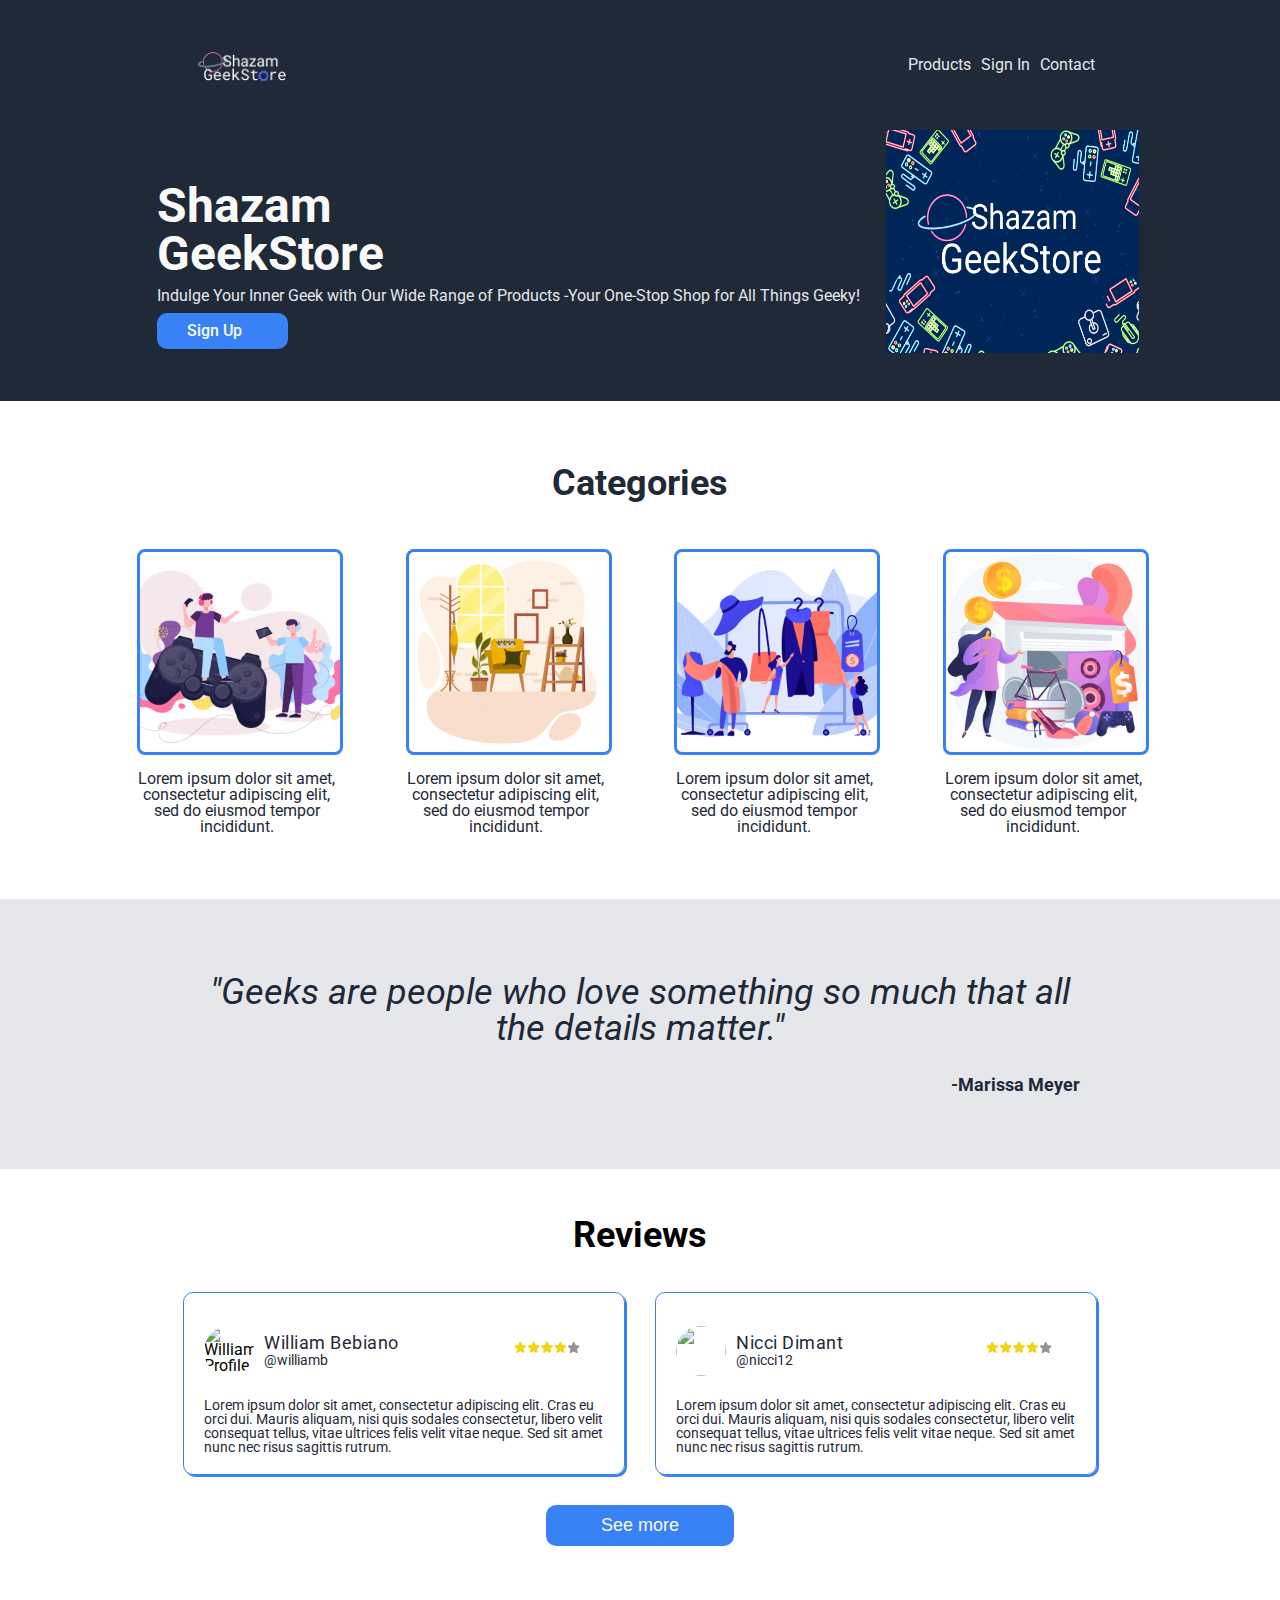
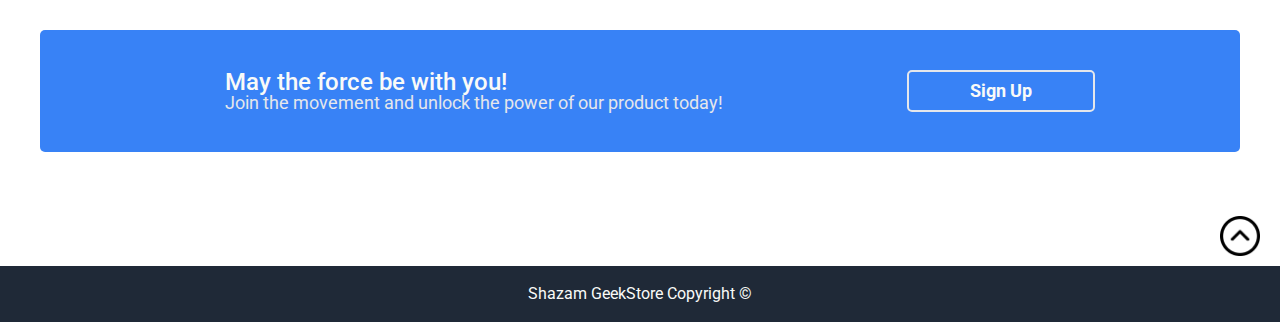
==== index.html @ 41b2e1cd "comments resolved" ====
<!DOCTYPE html> 
<html lang="en">
<head>
    <meta charset="UTF-8">
    <meta http-equiv="X-UA-Compatible" content="IE=edge">
    <meta name="viewport" content="width=device-width, initial-scale=1.0">
    <title>GeekStore - HomePage</title>
    <link rel="icon" href="./assets/icons/saturn.png">

    <link rel="stylesheet" href="./assets/css/base.css">
    <link rel="stylesheet" href="./assets/css/components/Categories/categories.css">
    <link rel="stylesheet" href="./assets/css/components/Quote/quote.css">
    <link rel="stylesheet" href="./assets/css/components/Review/review.css">
    <link rel="stylesheet" href="./assets/css/components/Signup/signup.css">
</head>

<body>
    <header class="hero-section" id="top">
        <nav class="navbar">
            <img src="./assets/img/logo.png" alt="Shazam GeekStore Logo">
            <ul>
                <li>
                    <a href="./pages/products.html">
                        Products
                    </a>
                </li>
                <li>
                    <a href="#">
                        Sign In
                    </a>
                </li>
                <li>
                    <a href="#">
                        Contact
                    </a>
                </li>
            </ul>
        </nav>
        <div class="main-section">
            <div class="title-section">
                <h1> Shazam <br>GeekStore</h1>
                <p>
                    Indulge Your Inner Geek with Our Wide Range of Products 
                    -Your One-Stop Shop for All Things Geeky!
                </p>
                <a href="./pages/sign-up.html">Sign Up</a>
            </div>
            <div class="img-container">
                <img src="./assets/img/placeholder-1.jpg" alt="store placeholder">
            </div>
        </div>
    </header>
    <main>
        <section id="categories">
            <h1 class="categories-title">Categories</h1>
            <ul class="container">
                <li>
                    <div class="category">
                        <a href="./pages/products.html#games">
                            <div id="games" class="img-wrapper">
                                <h2>Games</h2>
                            </div>
                        </a>
                        <p>
                            Lorem ipsum dolor sit amet, consectetur adipiscing elit, 
                            sed do eiusmod tempor incididunt.
                        </p>
                    </div>
                </li>
                <li>
                    <div class="category">
                        <a href="./pages/products.html#home">
                            <div id="home" class="img-wrapper">
                                <h2>Home</h2>
                            </div>
                        </a>
                        <p>
                            Lorem ipsum dolor sit amet, consectetur adipiscing elit, 
                            sed do eiusmod tempor incididunt.
                        </p>
                    </div>
                </li>
                <li>
                    <div class="category">
                        <a href="./pages/products.html#clothing">
                            <div id="clothing" class="img-wrapper">
                                <h2>Clothing</h2>
                            </div>
                        </a>
                        <p>
                            Lorem ipsum dolor sit amet, consectetur adipiscing elit, 
                            sed do eiusmod tempor incididunt.
                        </p>
                    </div>
                </li>
                <li>
                    <div class="category">
                        <a href="./pages/products.html#collectibles">
                            <div id="collectibles" class="img-wrapper">
                                <h2>Collectibles</h2>
                            </div>
                        </a>
                        <p>
                            Lorem ipsum dolor sit amet, consectetur adipiscing elit, 
                            sed do eiusmod tempor incididunt.
                        </p>
                    </div>
                </li>
            </ul>
        </section>

        <section id="quote">
                <h4>"Geeks are people who love something so much that all the details matter."</h4>
                <p>-Marissa Meyer</p>
        </section>

        <section id="reviews">
            <h1 class="reviews-title">Reviews</h1>
            <ul class="review-box-container"> 
                <li class="review-box">
                    <div class="top-box">
                        <div class="profile">
                            <div class="profile-image">
                                <img src="http://github.com/WilliamBebiano.png" alt="William Profile Picture"> 
                            </div>
                            <div class="profile-name">
                                <h4>William Bebiano</h4>
                                <span>@williamb</span>
                            </div>   
                        </div>
                        <a href="#">
                            <div class="four-stars"></div>
                        </a>
                    </div>
                    <div class="comment">
                        <p>
                            Lorem ipsum dolor sit amet, consectetur adipiscing elit. Cras eu orci dui. 
                            Mauris aliquam, nisi quis sodales consectetur, libero velit consequat tellus, 
                            vitae ultrices felis velit vitae neque. Sed sit amet nunc nec risus sagittis rutrum.
                        </p>
                    </div> 
                </li>

                <li class="review-box">
                    <div class="top-box">
                        <div class="profile">
                            <div class="profile-image">
                                <img src="http://github.com/Nicci12.png">
                            </div>
                            <div class="profile-name">
                                <h4>Nicci Dimant</h4>
                                <span>@nicci12</span>
                            </div>
                        </div>
                        <a href="#">
                            <div class="four-stars"></div>
                        </a>
                    </div>
                    <div class="comment">
                        <p>Lorem ipsum dolor sit amet, consectetur adipiscing elit. Cras eu orci dui. Mauris aliquam, nisi quis sodales consectetur, libero velit consequat tellus, vitae ultrices felis velit vitae neque. Sed sit amet nunc nec risus sagittis rutrum.</p>
                    </div> 
                </li>
            </ul>
            <div class="button-reviews">
                <button class="button-rev" type="button">See more</button>
            </div>   
        </section>

        <section>
            <!-- Do not need the first div use the section as the main box -->
            <div id="signup-section">
                <div class="container-section">
                    <div class="info-section">
                        <p>May the force be with you! </p>
                        <span>Join the movement and unlock the power of our product today!</span>
                    </div>
                    <a 
                        class="button-signup" 
                        href="./pages/sign-up.html"
                    >
                        Sign Up
                    </a>
                </div>
            </div>
        </section>
        <a href="#top" title="Back to top" class="back-top">
            <div class="icon-container"></div>
        </a>
    </main>
    <footer>
        <p> Shazam GeekStore Copyright ©</p>
    </footer>
</body>
</html>
---- assets/css/base.css ----
@import url("reset.css");
@import url('https://fonts.googleapis.com/css2?family=Roboto:wght@400;500;700&display=swap');
@import url("./components/Header/header.css");
@import url("./components/Footer/footer.css");

:root{
    --bkg-primary: #1F2937;
    --bkg-secondary: #3882F6;
    --bkg-light: #E5E7EB;
    
    --text-primary: #F9FAF8;
    --text-secondary: #E5E7EB;
    --text-dark: #1F2937;
    --font: "Roboto";

    --fs-lg: 48px;
    --fs-md: 36px;
    --fs-rg: 24px;
    --fs-sm: 18px;
    --fs-xs: 14px;
    --wght-normal: 400;
    --wght-bold: 500;
    --wght-extra-bold: 700;
}

body{
    font-family: var(--font), sans-serif;
}

.back-top{
    text-align: -webkit-right;
}

.icon-container{
    background-image: url("../icons/icon-upArrow.png");
    background-repeat: no-repeat;
    background-size: contain;
    margin: 0  20px 10px 0;
    height: 40px;
    width: 40px;
}
---- assets/css/components/Categories/categories.css ----
#categories {
    color: var(--text-dark);
    background-color: white;
    padding-top: 4rem;
    padding-bottom: 4rem;
    padding-left: 2rem;
    padding-right: 2rem;
}

#categories .container {
    max-width: 1080px;
    display: flex;
    flex-wrap: wrap;
    justify-content: space-evenly;
    margin-left: auto;
    margin-right: auto;
    gap: 2rem;
}

.categories-title {
    font-size: var(--fs-md);
    font-weight: var(--wght-extra-bold);
    text-align: center;
    margin-bottom: 3rem;
}

.category {
    max-width: 200px;
    text-align: center;
}

.category a {
    text-decoration: none;
}

.category .img-wrapper {
    width: 200px;
    height: 200px;
    display: flex;
    justify-content: center;
    align-items: center;
    position: relative;
    background-size: cover;
    border: 3px solid var(--bkg-secondary);
    border-radius: 8px;
    margin-bottom: 1rem;
}

#games.img-wrapper {
    background-image: url("../../../img/games-category.jpg");
}

#home.img-wrapper {
    background-image: url("../../../img/home-category.jpg");
}

#clothing.img-wrapper {
    background-image: url("../../../img/clothing-category.jpg");
}

#collectibles.img-wrapper {
    background-image: url("../../../img/collectibles-category.jpg");
}

.category .img-wrapper::before {
    content: '';
    position: absolute;
    left: 0;
    top: 0;
    width: 100%;
    height: 100%;
    background: var(--bkg-secondary);
    border-radius: 6px;
    opacity: 0;
    transition: opacity 0.4s;
}

.category .img-wrapper h2 {
    color: var(--text-primary);
    font-size: var(--fs-rg);
    z-index: 2;
    opacity: 0;
    transition: opacity 0.8s;
}

.category .img-wrapper:hover::before {
    opacity: 0.9;
}

.category .img-wrapper:hover h2 {
    opacity: 1;
}

.category .img-wrapper h2:hover {
    opacity: 0.8;
}

.category img {
    width: 200px;
    border: 3px solid var(--bkg-secondary);
    border-radius: 8px;
}

/* In this case I don't believe the media query is required
    can't this property just be assigned normaly?
*/
/* @media (max-width: 992px) {
    #categories .container {
        flex-wrap: wrap;
    }
} */
---- assets/css/components/Quote/quote.css ----
#quote {
    background-color: var(--bkg-light);
    width: 100%;
    color: var(--text-dark);
}

#quote h4 {
    text-align: center;
    font-style: italic;
    font-size: var(--fs-md);
    font-weight: var(--wght-normal);
    padding: 75px 200px 15px 200px;
}

#quote p {
    text-align: right;
    font-size: var(--fs-sm);
    font-weight: var(--wght-extra-bold);
    padding: 15px 200px 75px 200px;
}

@media only screen and (max-width: 992px) {
    #quote h4 {
        font-size: var(--fs-rg);
        padding: 75px 100px 15px 100px;
    }
    #quote p {
        font-size: var(--fs-xs);
        padding: 5px 100px 75px 100px;
    }
}
---- assets/css/components/Review/review.css ----
.reviews-title {
    font-size: var(--fs-md);
    font-weight: var(--wght-extra-bold);
    text-align: center;
    margin-top: 3rem;
    margin-bottom: 1.5rem;
}

.review-box-container {
    display: flex;
    justify-content: center;
    align-items: center;
    flex-wrap: wrap;
    width: 100%;   
}
    
.review-box {
    width: 400px;
    border: 1px solid var(--bkg-secondary);
    box-shadow: 2px 2px var(--bkg-secondary);
    border-radius: 10px;
    padding: 20px;
    margin: 15px;
}

.profile-image {
    width: 50px;
    height: 50px;
    border-radius: 50%;
    overflow: hidden;
    margin-right: 10px;
}

.profile-image img {
    width: 100%;
    height: 100%;
    object-fit: cover;
    object-position: center;
}

.four-stars {
    display: flex;
    align-items: center ;
    background-image: url(../../../icons/four-stars.png);
    width: 75px;
    height: 75px;
    background-repeat: no-repeat;
    background-size: contain;
    padding-left: 20px;
}

.profile {
    display: flex;
    align-items: center;
}
    


.profile-name h4 {
    color: var(--text-dark);
    font-size: var(--fs-sm);
    letter-spacing: 0.5px;
}

.profile-name span {
    color: var(--text-dark);
    font-size: var(--fs-xs);
}

.top-box {
    display: flex;
    justify-content: space-between;
    align-items: center;
}

.comment {
    font-size: var(--fs-xs);
    color: var(--text-dark);
    padding-top: 10px;
}

.button-reviews {
    padding: 15px 15px 20px 15px;
    margin: auto;
    text-align: center;
}

.button-rev {
    text-decoration: none;
    font-size: var(--fs-sm);
    cursor: pointer;
    font-weight: var(--wght-bold);
    color: var(--text-primary);
    width: 15%;
    border-radius: 10px;
    background-color: var(--bkg-secondary);
    border: none;
    padding: 10px;
}

.review-box:hover {
    transform: translateY(-10px);
    transition: all ease;
}
---- assets/css/components/Signup/signup.css ----
#signup-section {
    padding-top: 4rem;
    padding-bottom: 4rem;
}

#signup-section .container-section {
    max-width: 1200px;
    display: flex;
    flex-direction: row;
    justify-content: space-evenly;
    align-items: center;
    margin-left: auto;
    margin-right: auto;
}

.container-section{
    background-color: var(--bkg-secondary);
    padding: auto;
    border-radius: 5px;
}

.info-section {
    margin: 40px;
}

.info-section p {
   color: var(--text-primary);
   font-size: var(--fs-rg);
   font-weight: var(--wght-bold);
}

.info-section span {
    color: var(--text-secondary);
    font-size: var(--fs-sm);
    font-weight: var(--wght-normal);
}

.button-signup{
   padding: 10px 20px;
   width: 9rem;
   background-color: var(--bkg-secondary);
   border: 2px solid;
   border-radius: 5px;
   border-color: var(--bkg-light);
   color: var(--text-primary);
   font-size: var(--fs-sm);
   font-weight: var(--wght-extra-bold);
   cursor: pointer;
   text-decoration: none;
   text-align: center;
}

.button-signup:hover{
    background-color: var(--bkg-primary);
}

.button-signup:active{
    background-color: var(--bkg-light);
    color: var(--text-dark);
}

/* Mobile */
@media only screen and (max-width: 600px) {
    #signup-section .container-section {
        max-width: 1200px;
        display: flex;
        flex-direction: column;
        justify-content: center;
        align-items: center;
        margin-left: auto;
        margin-right: auto;
    }

    .button-signup{
        margin-bottom: 15px;
    } 
}

/* If you are not using it just delete it
Tablet
@media only screen and (min-width: 601px) and (max-width: 960px) {

}

 Desktop
@media only screen and (min-width: 961px) {

} */
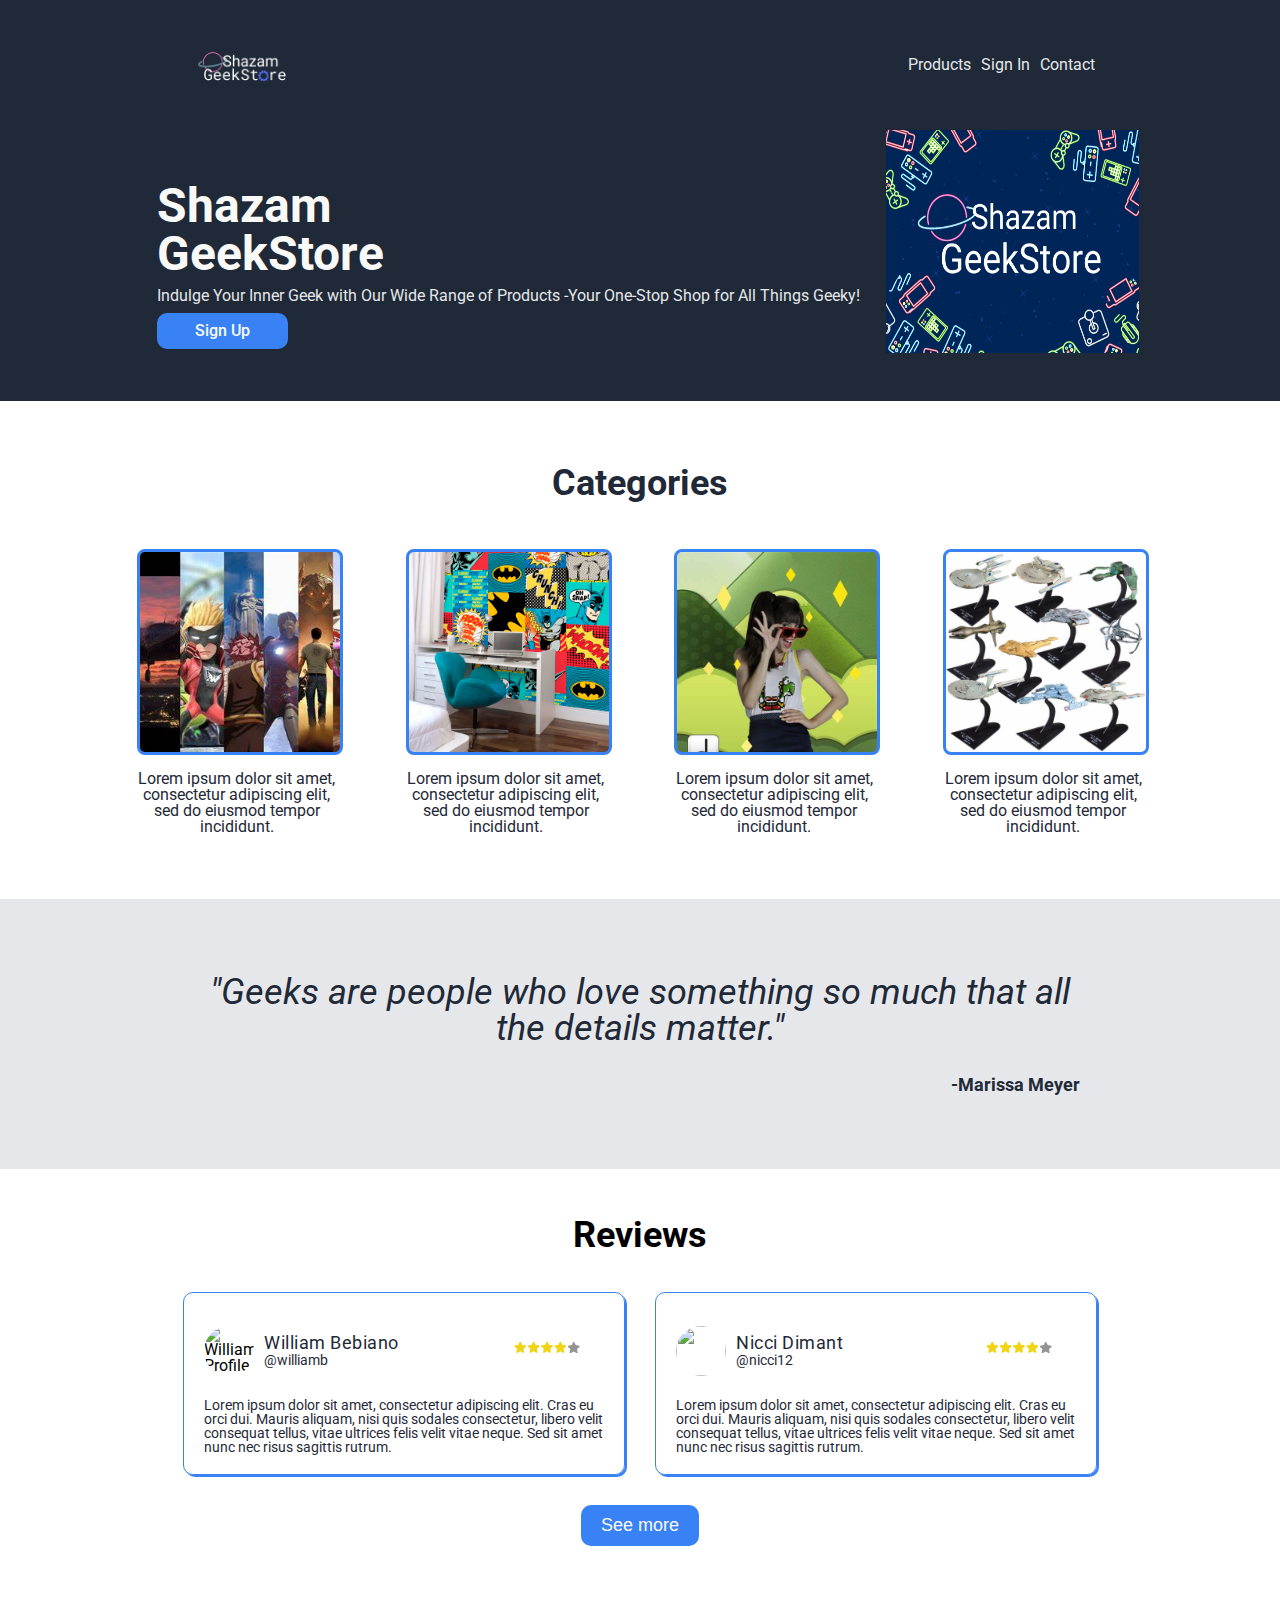
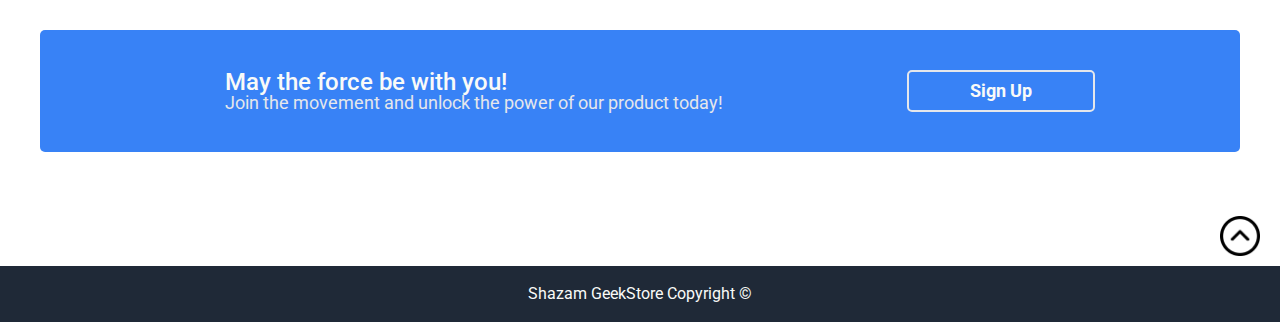
==== commit 50d85879: "update" ====
--- a/index.html
+++ b/index.html
@@ -166,9 +166,7 @@
             </div>   
         </section>
 
-        <section>
-            <!-- Do not need the first div use the section as the main box -->
-            <div id="signup-section">
+        <section id="signup-section">
                 <div class="container-section">
                     <div class="info-section">
                         <p>May the force be with you! </p>
@@ -181,7 +179,6 @@
                         Sign Up
                     </a>
                 </div>
-            </div>
         </section>
         <a href="#top" title="Back to top" class="back-top">
             <div class="icon-container"></div>
--- a/assets/css/base.css
+++ b/assets/css/base.css
@@ -26,7 +26,10 @@
 body{
     font-family: var(--font), sans-serif;
 }
-
+main{
+    min-height: 100vh;
+    box-sizing: border-box;
+}
 .back-top{
     text-align: -webkit-right;
 }
--- a/assets/css/components/Categories/categories.css
+++ b/assets/css/components/Categories/categories.css
@@ -47,19 +47,19 @@
 }
 
 #games.img-wrapper {
-    background-image: url("../../../img/games-category.jpg");
+    background-image: url("../../../img/games.jpeg");
 }
 
 #home.img-wrapper {
-    background-image: url("../../../img/home-category.jpg");
+    background-image: url("../../../img/geekhome.jpeg");
 }
 
 #clothing.img-wrapper {
-    background-image: url("../../../img/clothing-category.jpg");
+    background-image: url("../../../img/geekcloth.jpeg");
 }
 
 #collectibles.img-wrapper {
-    background-image: url("../../../img/collectibles-category.jpg");
+    background-image: url("../../../img/geekcolec.jpg");
 }
 
 .category .img-wrapper::before {
--- a/assets/css/components/Review/review.css
+++ b/assets/css/components/Review/review.css
@@ -91,11 +91,10 @@
     cursor: pointer;
     font-weight: var(--wght-bold);
     color: var(--text-primary);
-    width: 15%;
     border-radius: 10px;
     background-color: var(--bkg-secondary);
     border: none;
-    padding: 10px;
+    padding: 10px 20px;
 }
 
 .review-box:hover {
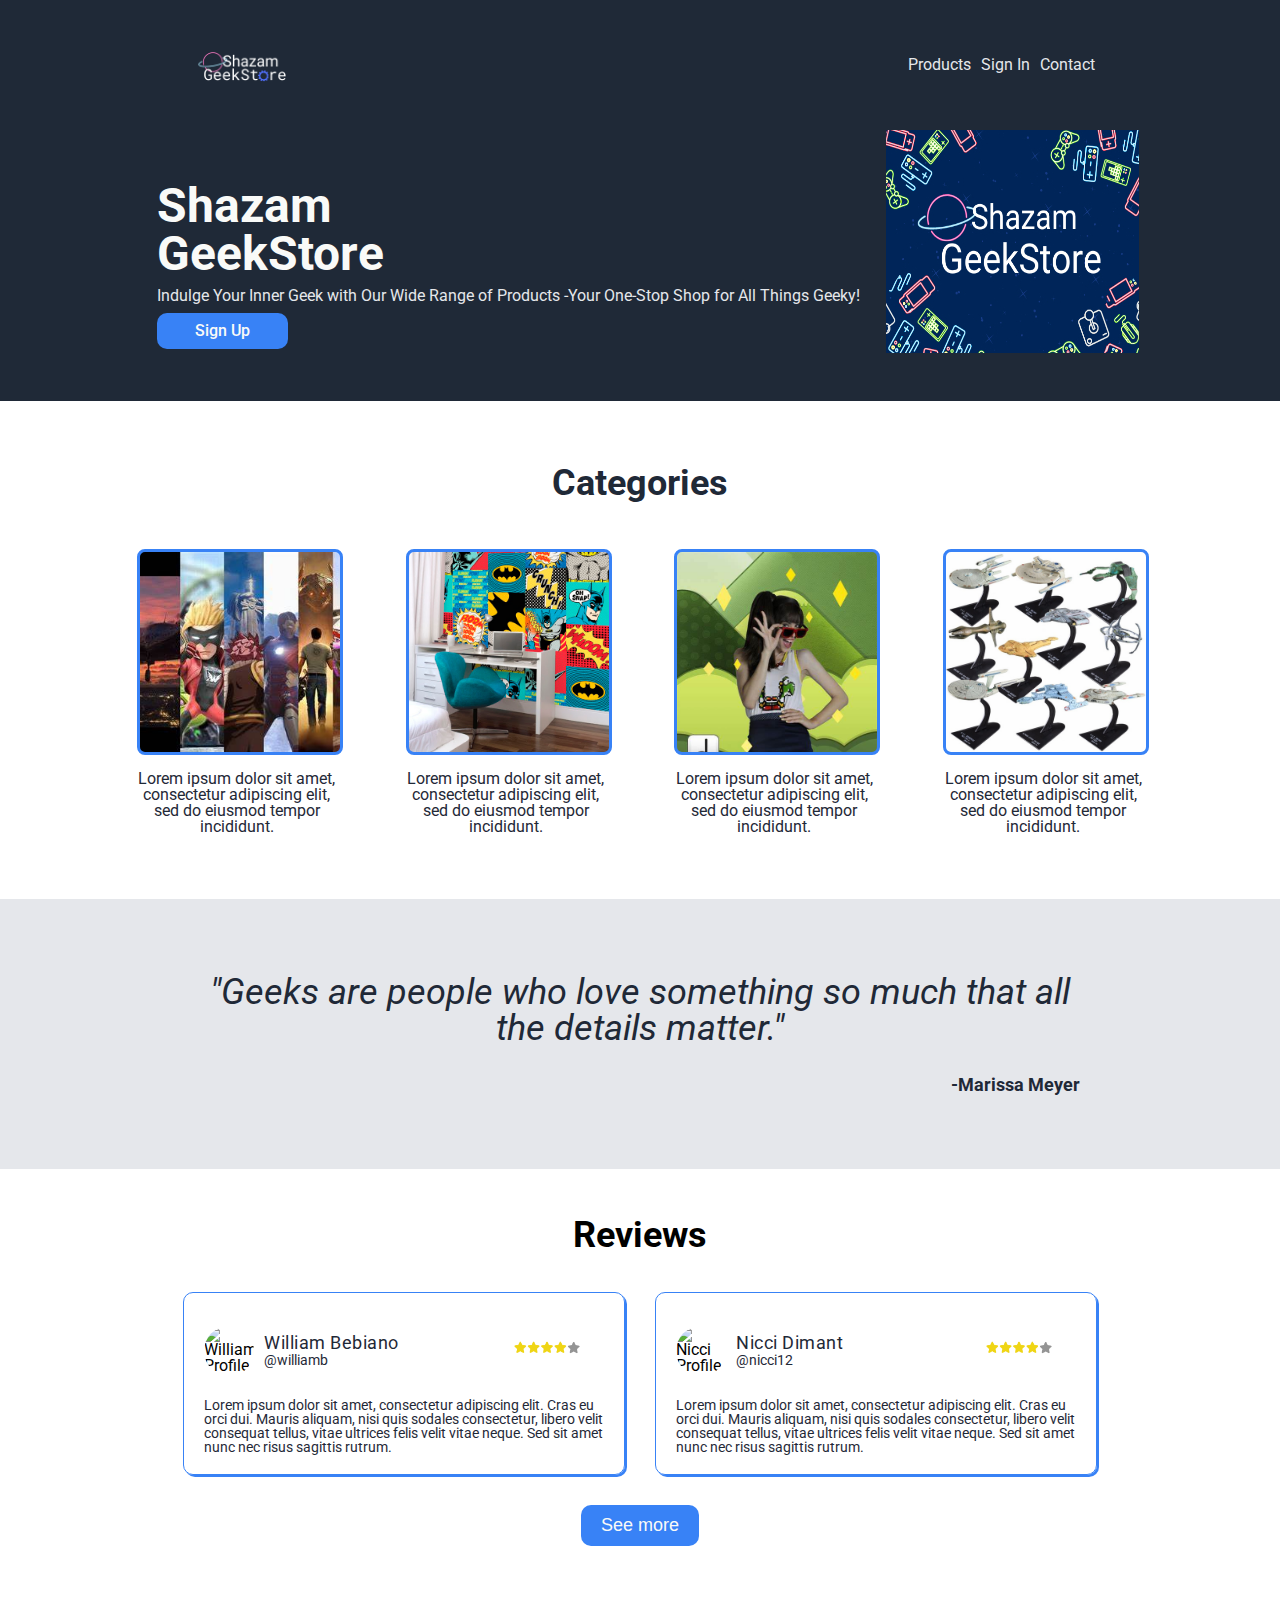
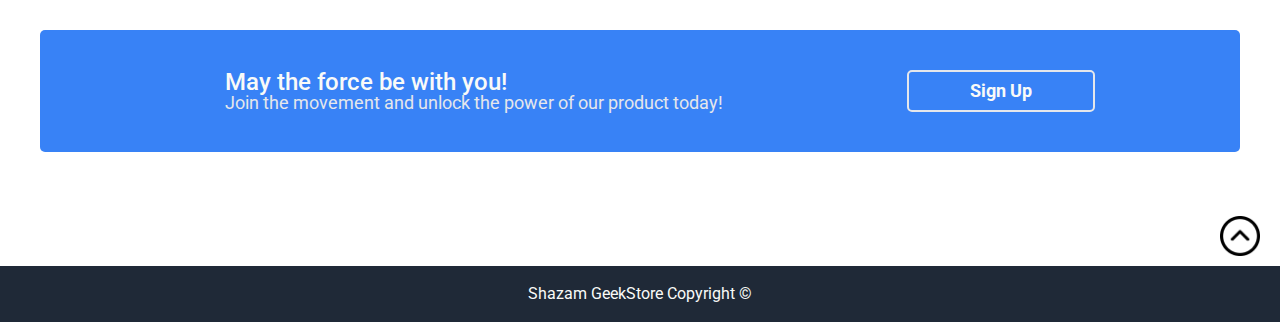
==== commit 5f076c03: "quick fixes" ====
--- a/index.html
+++ b/index.html
@@ -121,7 +121,7 @@
                     <div class="top-box">
                         <div class="profile">
                             <div class="profile-image">
-                                <img src="http://github.com/WilliamBebiano.png" alt="William Profile Picture"> 
+                                <img src="https://github.com/WilliamBebiano.png" alt="William Profile Picture"> 
                             </div>
                             <div class="profile-name">
                                 <h4>William Bebiano</h4>
@@ -145,7 +145,7 @@
                     <div class="top-box">
                         <div class="profile">
                             <div class="profile-image">
-                                <img src="http://github.com/Nicci12.png">
+                                <img src="https://github.com/Nicci12.png" alt="Nicci Profile Picture">
                             </div>
                             <div class="profile-name">
                                 <h4>Nicci Dimant</h4>
@@ -157,7 +157,11 @@
                         </a>
                     </div>
                     <div class="comment">
-                        <p>Lorem ipsum dolor sit amet, consectetur adipiscing elit. Cras eu orci dui. Mauris aliquam, nisi quis sodales consectetur, libero velit consequat tellus, vitae ultrices felis velit vitae neque. Sed sit amet nunc nec risus sagittis rutrum.</p>
+                        <p>
+                            Lorem ipsum dolor sit amet, consectetur adipiscing elit. Cras eu orci dui. 
+                            Mauris aliquam, nisi quis sodales consectetur, libero velit consequat tellus, 
+                            vitae ultrices felis velit vitae neque. Sed sit amet nunc nec risus sagittis rutrum.
+                        </p>
                     </div> 
                 </li>
             </ul>
--- a/assets/css/components/Categories/categories.css
+++ b/assets/css/components/Categories/categories.css
@@ -100,12 +100,3 @@
     border: 3px solid var(--bkg-secondary);
     border-radius: 8px;
 }
-
-/* In this case I don't believe the media query is required
-    can't this property just be assigned normaly?
-*/
-/* @media (max-width: 992px) {
-    #categories .container {
-        flex-wrap: wrap;
-    }
-} */
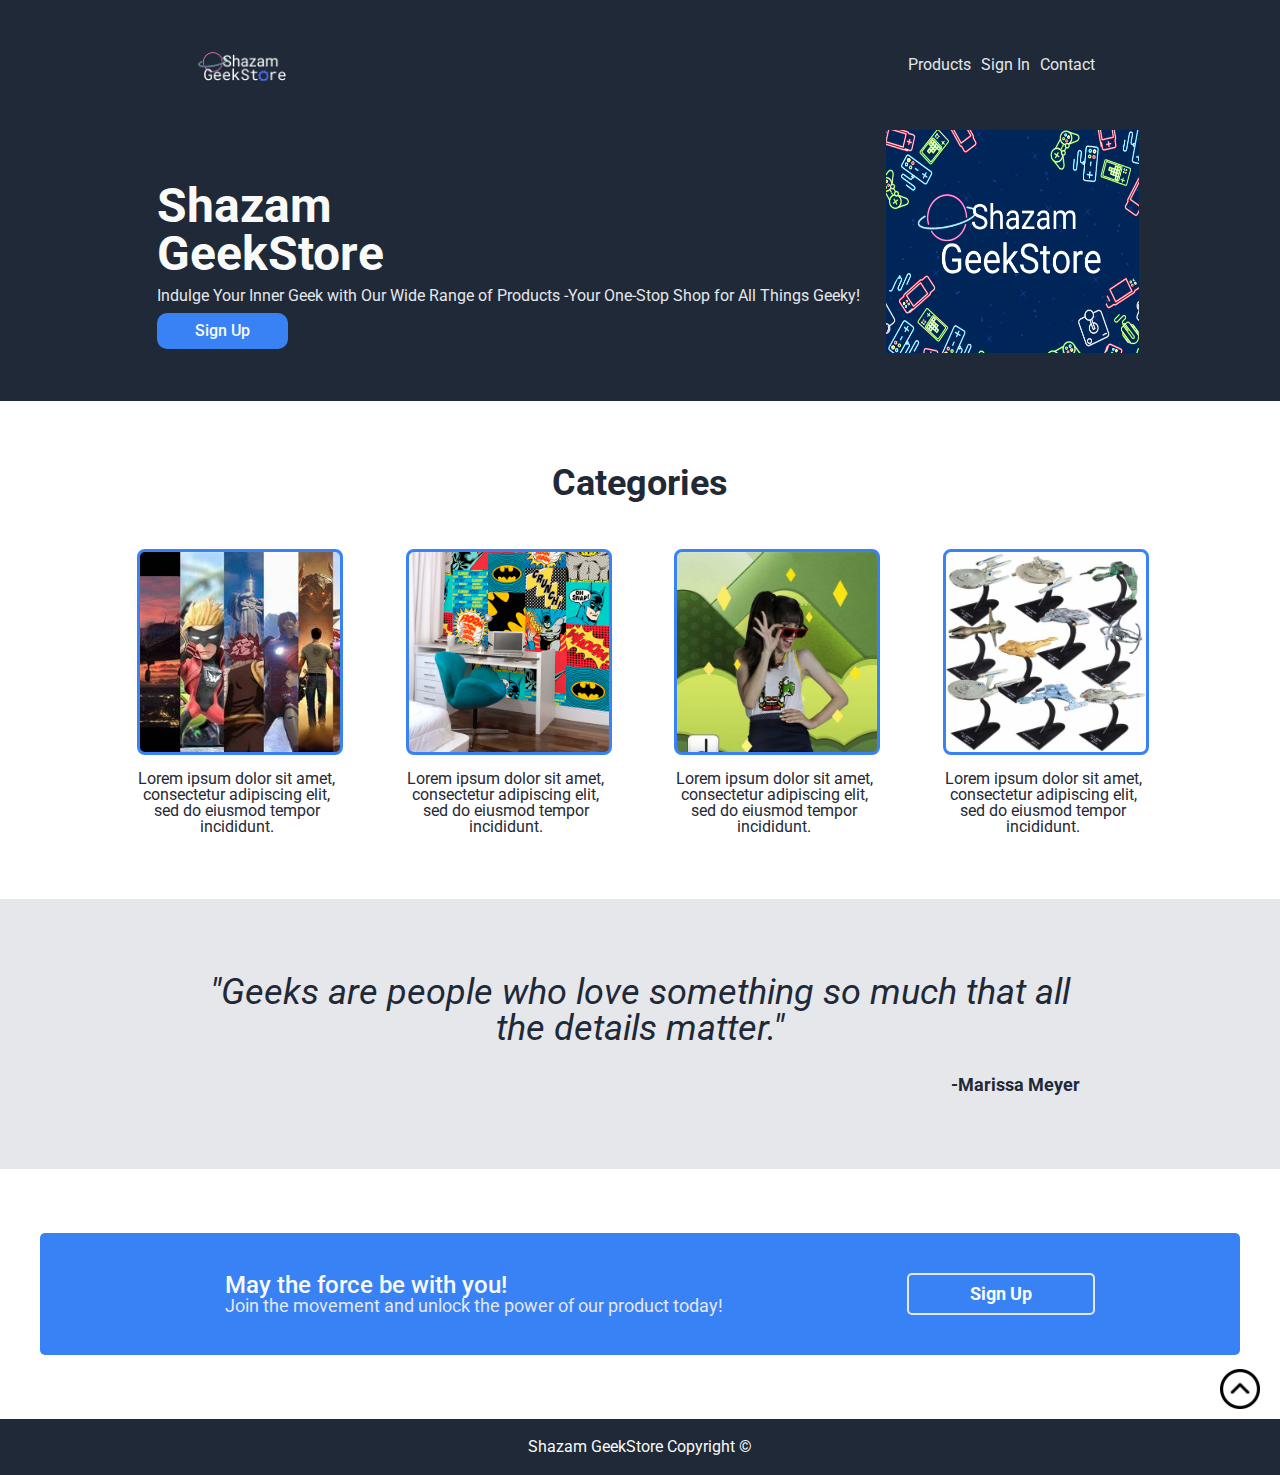
==== commit 2e5ea704: "moved review section" ====
--- a/index.html
+++ b/index.html
@@ -10,7 +10,6 @@
     <link rel="stylesheet" href="./assets/css/base.css">
     <link rel="stylesheet" href="./assets/css/components/Categories/categories.css">
     <link rel="stylesheet" href="./assets/css/components/Quote/quote.css">
-    <link rel="stylesheet" href="./assets/css/components/Review/review.css">
     <link rel="stylesheet" href="./assets/css/components/Signup/signup.css">
 </head>
 
@@ -114,62 +113,6 @@
                 <p>-Marissa Meyer</p>
         </section>
 
-        <section id="reviews">
-            <h1 class="reviews-title">Reviews</h1>
-            <ul class="review-box-container"> 
-                <li class="review-box">
-                    <div class="top-box">
-                        <div class="profile">
-                            <div class="profile-image">
-                                <img src="https://github.com/WilliamBebiano.png" alt="William Profile Picture"> 
-                            </div>
-                            <div class="profile-name">
-                                <h4>William Bebiano</h4>
-                                <span>@williamb</span>
-                            </div>   
-                        </div>
-                        <a href="#">
-                            <div class="four-stars"></div>
-                        </a>
-                    </div>
-                    <div class="comment">
-                        <p>
-                            Lorem ipsum dolor sit amet, consectetur adipiscing elit. Cras eu orci dui. 
-                            Mauris aliquam, nisi quis sodales consectetur, libero velit consequat tellus, 
-                            vitae ultrices felis velit vitae neque. Sed sit amet nunc nec risus sagittis rutrum.
-                        </p>
-                    </div> 
-                </li>
-
-                <li class="review-box">
-                    <div class="top-box">
-                        <div class="profile">
-                            <div class="profile-image">
-                                <img src="https://github.com/Nicci12.png" alt="Nicci Profile Picture">
-                            </div>
-                            <div class="profile-name">
-                                <h4>Nicci Dimant</h4>
-                                <span>@nicci12</span>
-                            </div>
-                        </div>
-                        <a href="#">
-                            <div class="four-stars"></div>
-                        </a>
-                    </div>
-                    <div class="comment">
-                        <p>
-                            Lorem ipsum dolor sit amet, consectetur adipiscing elit. Cras eu orci dui. 
-                            Mauris aliquam, nisi quis sodales consectetur, libero velit consequat tellus, 
-                            vitae ultrices felis velit vitae neque. Sed sit amet nunc nec risus sagittis rutrum.
-                        </p>
-                    </div> 
-                </li>
-            </ul>
-            <div class="button-reviews">
-                <button class="button-rev" type="button">See more</button>
-            </div>   
-        </section>
-
         <section id="signup-section">
                 <div class="container-section">
                     <div class="info-section">
--- a/assets/css/base.css
+++ b/assets/css/base.css
@@ -27,11 +27,14 @@
     font-family: var(--font), sans-serif;
 }
 main{
-    min-height: 100vh;
+    min-height: 72vh;
     box-sizing: border-box;
+    position: relative;
 }
 .back-top{
-    text-align: -webkit-right;
+    position: absolute;
+    right: 0;
+    bottom: 0;
 }
 
 .icon-container{
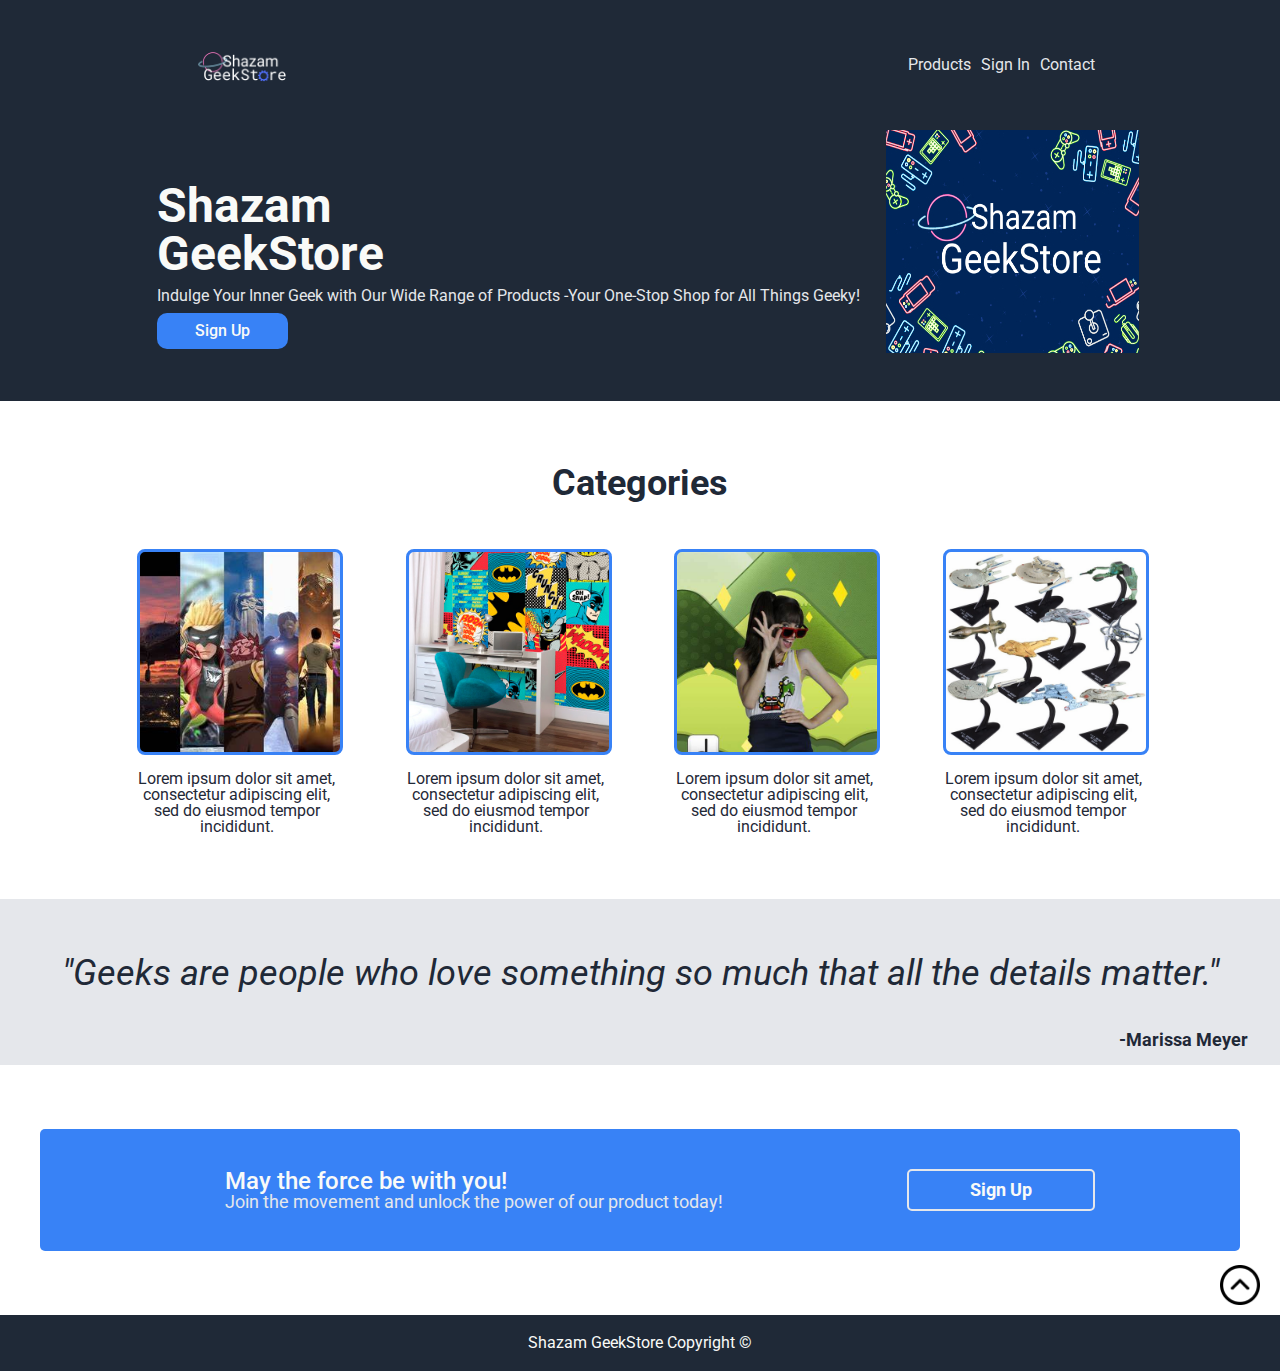
==== commit 68d91644: "fixed quote section" ====
--- a/index.html
+++ b/index.html
@@ -109,8 +109,10 @@
         </section>
 
         <section id="quote">
-                <h4>"Geeks are people who love something so much that all the details matter."</h4>
-                <p>-Marissa Meyer</p>
+            <blockquote>
+                <p><em>"Geeks are people who love something so much that all the details matter."</em></p>
+                <span>-Marissa Meyer</span>
+            </blockquote>
         </section>
 
         <section id="signup-section">
--- a/assets/css/components/Quote/quote.css
+++ b/assets/css/components/Quote/quote.css
@@ -2,30 +2,34 @@
     background-color: var(--bkg-light);
     width: 100%;
     color: var(--text-dark);
+    padding: 1rem;
+    box-sizing: border-box;
 }
 
-#quote h4 {
+blockquote p {
     text-align: center;
     font-style: italic;
     font-size: var(--fs-md);
     font-weight: var(--wght-normal);
-    padding: 75px 200px 15px 200px;
+    padding: 2.5rem;
 }
 
-#quote p {
-    text-align: right;
+blockquote{
+    text-align: end;
+}
+
+blockquote span {
     font-size: var(--fs-sm);
     font-weight: var(--wght-extra-bold);
-    padding: 15px 200px 75px 200px;
+    padding: 1rem;
 }
 
 @media only screen and (max-width: 992px) {
-    #quote h4 {
+    blockquote p {
         font-size: var(--fs-rg);
-        padding: 75px 100px 15px 100px;
+        padding: 2.5rem 0;
     }
-    #quote p {
+    blockquote span {
         font-size: var(--fs-xs);
-        padding: 5px 100px 75px 100px;
     }
 }
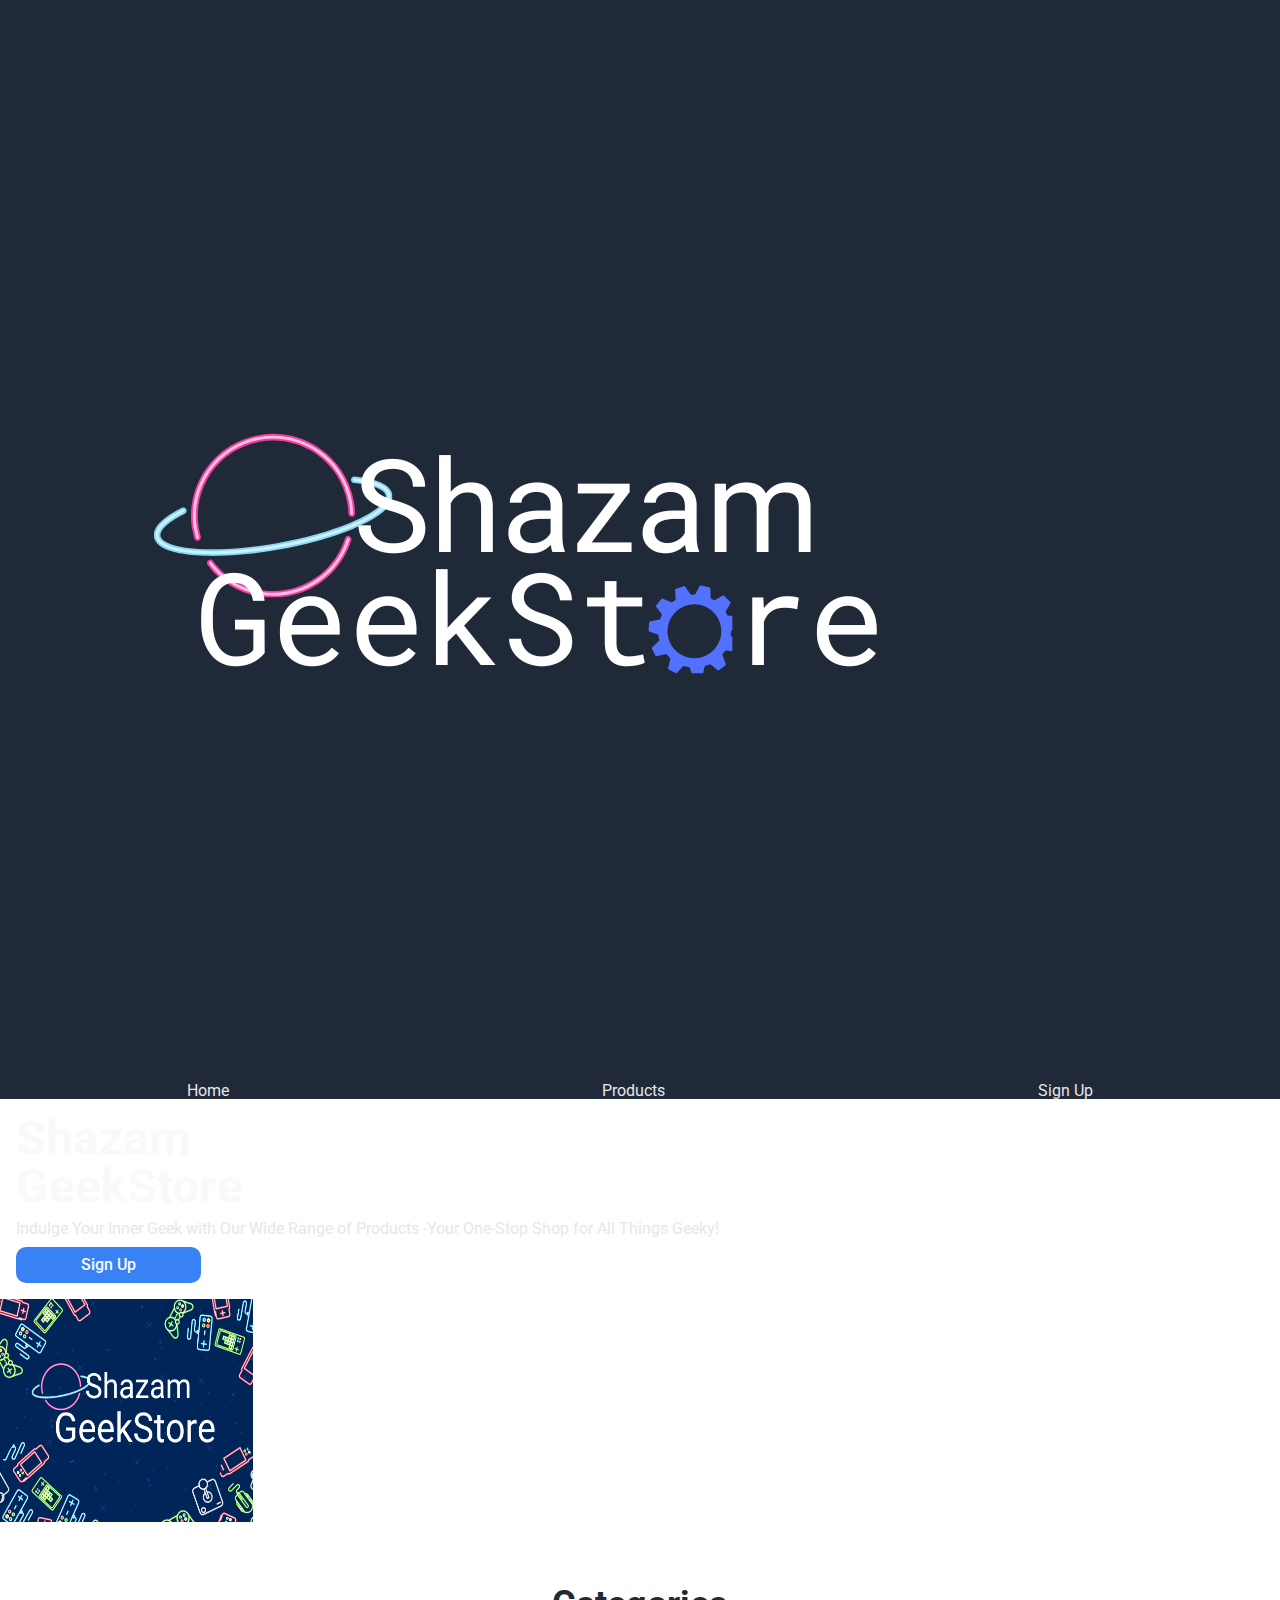
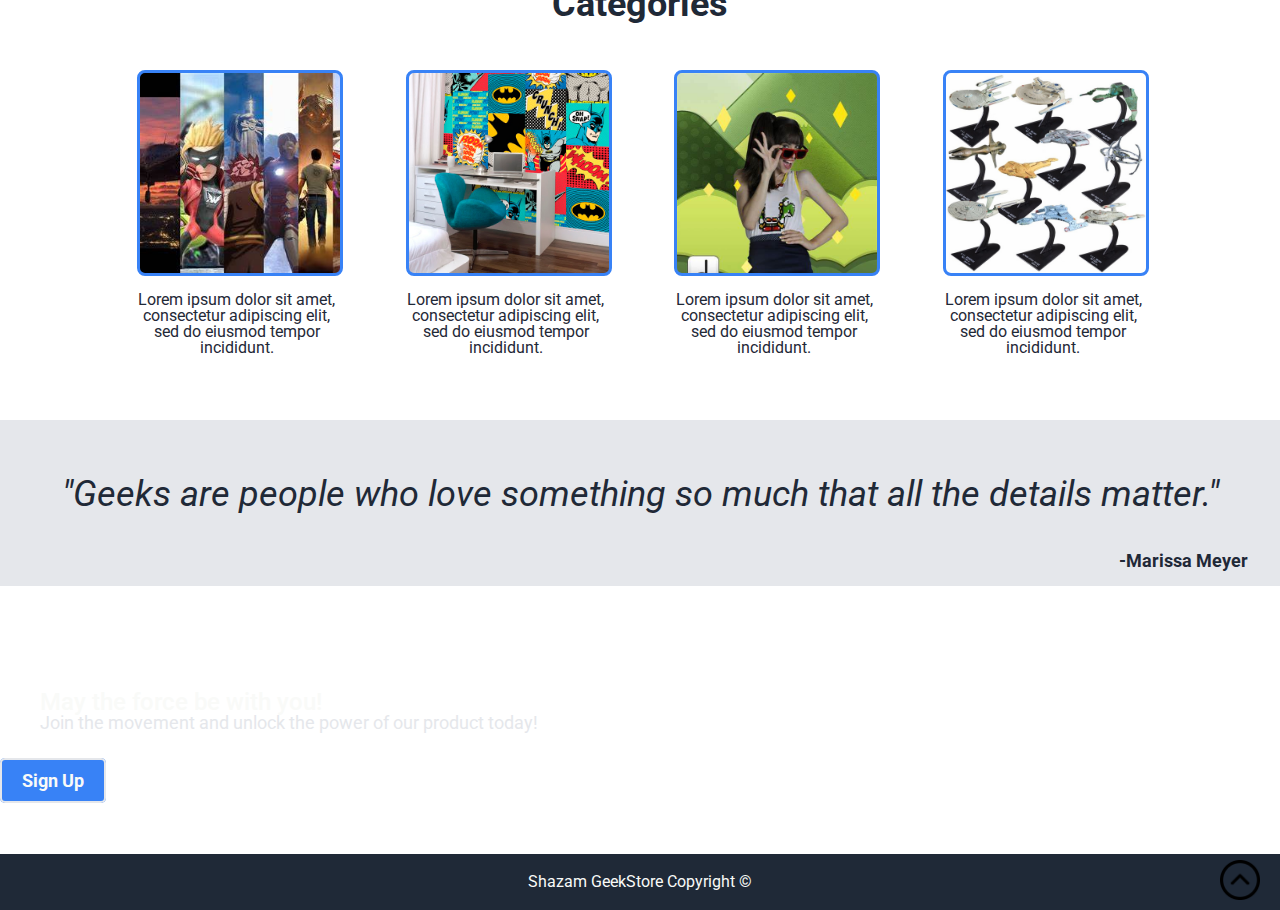
==== commit a23c371e: "fixed quote | header | signup" ====
--- a/index.html
+++ b/index.html
@@ -8,34 +8,25 @@
     <link rel="icon" href="./assets/icons/saturn.png">
 
     <link rel="stylesheet" href="./assets/css/base.css">
+    <link rel="stylesheet" href="./assets/css/components/Banner/banner.css">
     <link rel="stylesheet" href="./assets/css/components/Categories/categories.css">
     <link rel="stylesheet" href="./assets/css/components/Quote/quote.css">
     <link rel="stylesheet" href="./assets/css/components/Signup/signup.css">
 </head>
 
 <body>
-    <header class="hero-section" id="top">
+    <header class="hero-section" id="header">
+        <picture class="logo-container">
+            <img src="./assets/img/logo.png" alt="Shazam GeekStore Logo">
+        </picture>
         <nav class="navbar">
-            <img src="./assets/img/logo.png" alt="Shazam GeekStore Logo">
-            <ul>
-                <li>
-                    <a href="./pages/products.html">
-                        Products
-                    </a>
-                </li>
-                <li>
-                    <a href="#">
-                        Sign In
-                    </a>
-                </li>
-                <li>
-                    <a href="#">
-                        Contact
-                    </a>
-                </li>
-            </ul>
+            <a href="#">Home</a>
+            <a href="./pages/products.html">Products</a>
+            <a href="./pages/sign-up.html">Sign Up</a>
         </nav>
-        <div class="main-section">
+    </header>
+    <main>
+        <section class="banner-main">
             <div class="title-section">
                 <h1> Shazam <br>GeekStore</h1>
                 <p>
@@ -44,12 +35,11 @@
                 </p>
                 <a href="./pages/sign-up.html">Sign Up</a>
             </div>
-            <div class="img-container">
+            <picture class="img-container">
                 <img src="./assets/img/placeholder-1.jpg" alt="store placeholder">
-            </div>
-        </div>
-    </header>
-    <main>
+            </picture>
+        </section>
+
         <section id="categories">
             <h1 class="categories-title">Categories</h1>
             <ul class="container">
@@ -116,24 +106,17 @@
         </section>
 
         <section id="signup-section">
-                <div class="container-section">
-                    <div class="info-section">
-                        <p>May the force be with you! </p>
-                        <span>Join the movement and unlock the power of our product today!</span>
-                    </div>
-                    <a 
-                        class="button-signup" 
-                        href="./pages/sign-up.html"
-                    >
-                        Sign Up
-                    </a>
-                </div>
+            <div class="info-section">
+                <p>May the force be with you! </p>
+                <span>Join the movement and unlock the power of our product today!</span>
+            </div>
+            <a class="button-signup" href="./pages/sign-up.html">Sign Up</a>
         </section>
-        <a href="#top" title="Back to top" class="back-top">
+    </main>
+    <footer>
+        <a href="#header" title="Back to top" class="back-top">
             <div class="icon-container"></div>
         </a>
-    </main>
-    <footer>
         <p> Shazam GeekStore Copyright ©</p>
     </footer>
 </body>
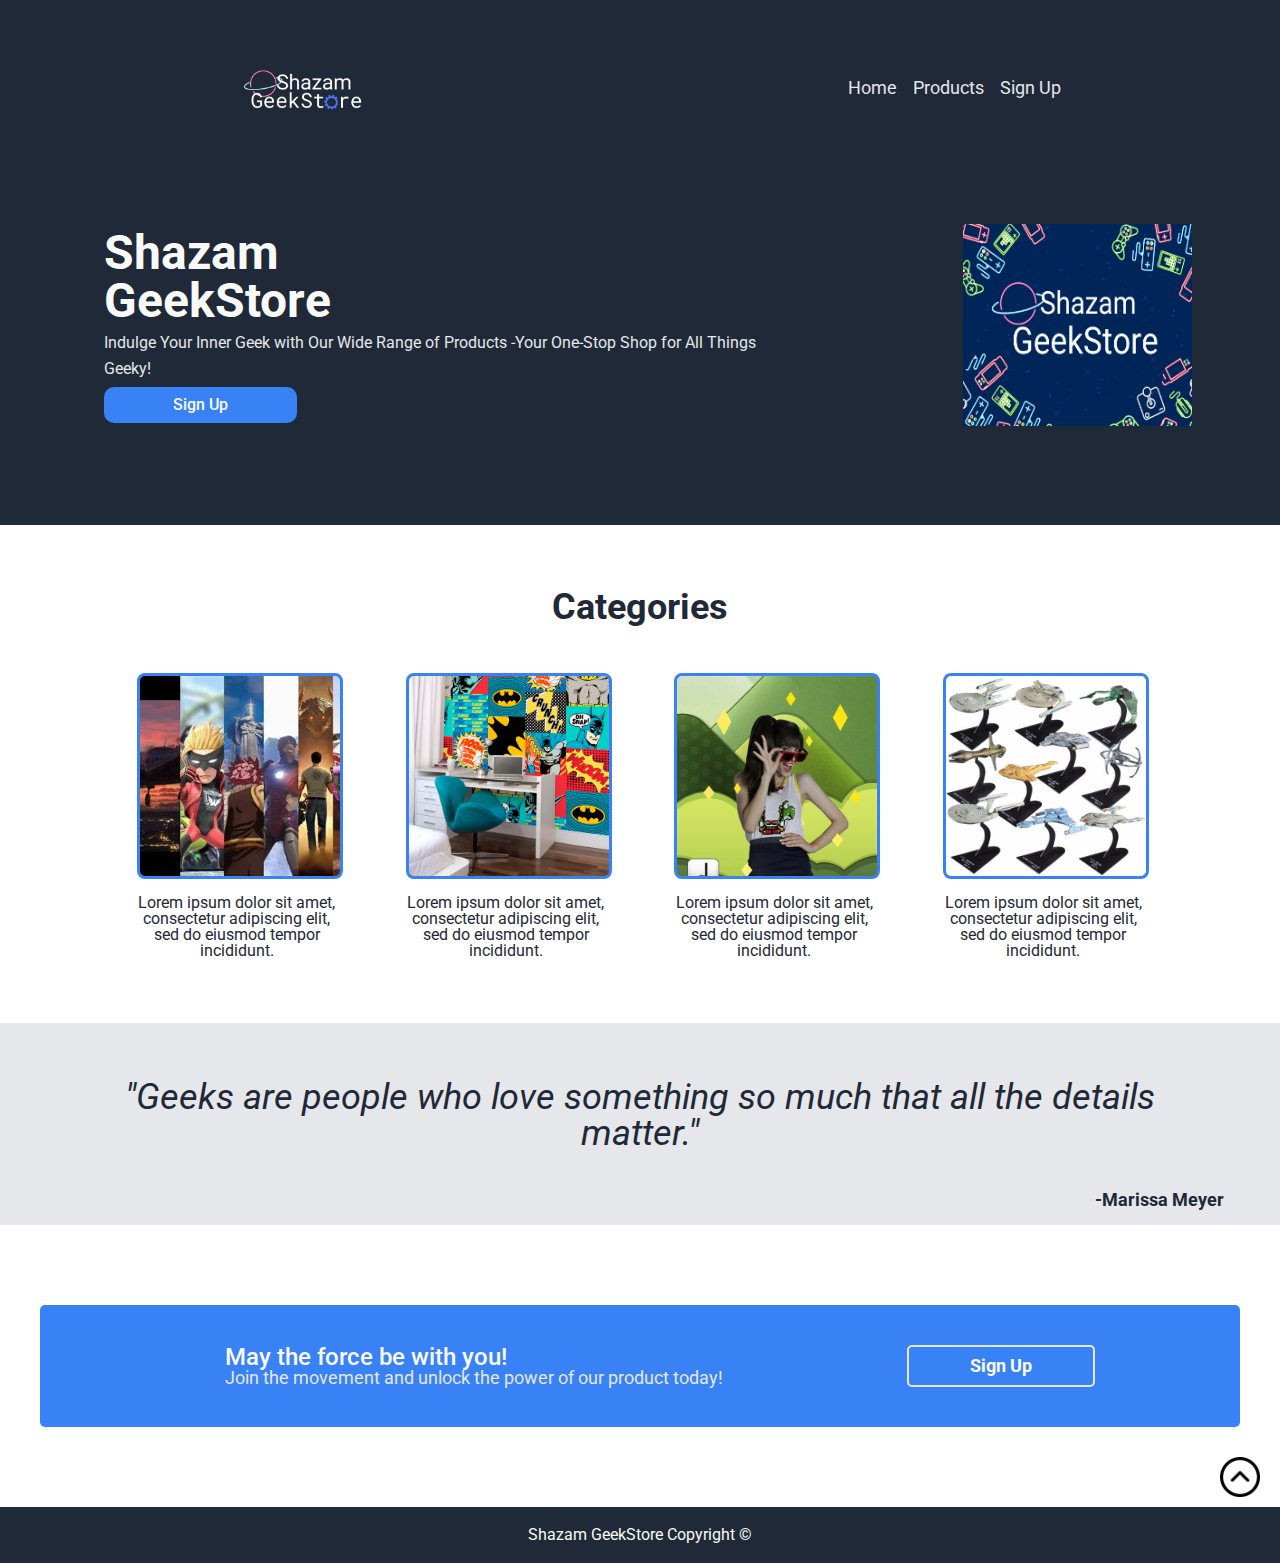
==== commit 4af6a0d4: "Added semantic html elements to categories" ====
--- a/index.html
+++ b/index.html
@@ -41,61 +41,53 @@
         </section>
 
         <section id="categories">
-            <h1 class="categories-title">Categories</h1>
-            <ul class="container">
-                <li>
-                    <div class="category">
-                        <a href="./pages/products.html#games">
-                            <div id="games" class="img-wrapper">
-                                <h2>Games</h2>
-                            </div>
-                        </a>
-                        <p>
-                            Lorem ipsum dolor sit amet, consectetur adipiscing elit, 
-                            sed do eiusmod tempor incididunt.
-                        </p>
-                    </div>
-                </li>
-                <li>
-                    <div class="category">
-                        <a href="./pages/products.html#home">
-                            <div id="home" class="img-wrapper">
-                                <h2>Home</h2>
-                            </div>
-                        </a>
-                        <p>
-                            Lorem ipsum dolor sit amet, consectetur adipiscing elit, 
-                            sed do eiusmod tempor incididunt.
-                        </p>
-                    </div>
-                </li>
-                <li>
-                    <div class="category">
-                        <a href="./pages/products.html#clothing">
-                            <div id="clothing" class="img-wrapper">
-                                <h2>Clothing</h2>
-                            </div>
-                        </a>
-                        <p>
-                            Lorem ipsum dolor sit amet, consectetur adipiscing elit, 
-                            sed do eiusmod tempor incididunt.
-                        </p>
-                    </div>
-                </li>
-                <li>
-                    <div class="category">
-                        <a href="./pages/products.html#collectibles">
-                            <div id="collectibles" class="img-wrapper">
-                                <h2>Collectibles</h2>
-                            </div>
-                        </a>
-                        <p>
-                            Lorem ipsum dolor sit amet, consectetur adipiscing elit, 
-                            sed do eiusmod tempor incididunt.
-                        </p>
-                    </div>
-                </li>
-            </ul>
+            <h2 class="categories-title">Categories</h2>
+            <div class="container">
+                <figure class="category">
+                    <a href="./pages/products.html#games">
+                        <figcaption id="games" class="img-wrapper">
+                            <h3>Games</h3>
+                        </figcaption>
+                    </a>
+                    <p>
+                        Lorem ipsum dolor sit amet, consectetur adipiscing elit, 
+                        sed do eiusmod tempor incididunt.
+                    </p>
+                </figure>
+                <figure class="category">
+                    <a href="./pages/products.html#home">
+                        <figcaption id="home" class="img-wrapper">
+                            <h3>Home</h3>
+                        </figcaption>
+                    </a>
+                    <p>
+                        Lorem ipsum dolor sit amet, consectetur adipiscing elit, 
+                        sed do eiusmod tempor incididunt.
+                    </p>
+                </figure>
+                <figure class="category">
+                    <a href="./pages/products.html#clothing">
+                        <figcaption id="clothing" class="img-wrapper">
+                            <h3>Clothing</h3>
+                        </figcaption>
+                    </a>
+                    <p>
+                        Lorem ipsum dolor sit amet, consectetur adipiscing elit, 
+                        sed do eiusmod tempor incididunt.
+                    </p>
+                </figure>
+                <figure class="category">
+                    <a href="./pages/products.html#collectibles">
+                        <figcaption id="collectibles" class="img-wrapper">
+                            <h3>Collectibles</h3>
+                        </figcaption>
+                    </a>
+                    <p>
+                        Lorem ipsum dolor sit amet, consectetur adipiscing elit, 
+                        sed do eiusmod tempor incididunt.
+                    </p>
+                </figure>
+            </div>
         </section>
 
         <section id="quote">
--- a/assets/css/base.css
+++ b/assets/css/base.css
@@ -29,19 +29,4 @@
 main{
     min-height: 72vh;
     box-sizing: border-box;
-    position: relative;
-}
-.back-top{
-    position: absolute;
-    right: 0;
-    bottom: 0;
-}
-
-.icon-container{
-    background-image: url("../icons/icon-upArrow.png");
-    background-repeat: no-repeat;
-    background-size: contain;
-    margin: 0  20px 10px 0;
-    height: 40px;
-    width: 40px;
 }--- a/assets/css/components/Banner/banner.css
+++ b/assets/css/components/Banner/banner.css
@@ -0,0 +1,95 @@
+.banner-main {
+    background-color: var(--bkg-primary);
+    display: flex;
+    align-items: center;
+    justify-content: space-around;
+    padding-bottom: 3rem;
+    width: 100%;
+    box-sizing: border-box;
+    height: 350px;
+}
+
+.banner-promotion{
+    width: 100%;
+}
+
+.title-section {
+    display: flex;
+    box-sizing: border-box;
+    flex-direction: column;
+    justify-content: space-between;
+    align-items: flex-start;
+    padding: 1rem;
+    max-width: 700px;
+}
+
+.title-section h1 {
+    font-size: var(--fs-lg);
+    font-weight: var(--wght-extra-bold);
+    color: var(--text-primary);
+    padding-bottom: 5px;
+}
+
+.title-section p {
+    font-size: var(--fs--sm);
+    color: var(--text-secondary);
+    line-height: 1.6;
+    padding-bottom: 5px;
+    padding-right: 10px;
+}
+
+.title-section a {
+    text-decoration: none;
+    text-align: center;
+    width: 20%;
+    background-color: var(--bkg-secondary);
+    padding: 10px 30px 10px 30px;
+    color: var(--text-primary);
+    font-weight: var(--wght-bold);
+    border-radius: 10px;
+    border: var(--bkg-secondary);
+}
+
+.img-container {
+    box-sizing: border-box;
+}
+
+.img-container img{
+    width: 100%;
+    height: calc(250px - 3rem);
+    object-fit: cover;
+}
+
+@media only screen and (max-width: 969px){
+    .banner-main{
+        justify-content: center;
+        flex-direction: column;
+        position: relative;
+        padding: 0;
+    }
+
+    .title-section {
+        text-align: center;
+        padding: 1rem 1rem;
+        align-items: center;
+        z-index: 1;
+    }
+
+    .title-section a {
+        margin: 1rem 0 2rem 0;
+        z-index: 1;
+    }
+
+    .img-container{
+        position: absolute;
+        top: 0;
+        left: 0;
+        opacity: .15;
+        width: 100%;
+        height: 100%;
+    }
+    
+    .img-container img{
+        height: 100%; 
+    }
+}--- a/assets/css/components/Categories/categories.css
+++ b/assets/css/components/Categories/categories.css
@@ -75,7 +75,7 @@
     transition: opacity 0.4s;
 }
 
-.category .img-wrapper h2 {
+.category .img-wrapper h3 {
     color: var(--text-primary);
     font-size: var(--fs-rg);
     z-index: 2;
@@ -87,7 +87,7 @@
     opacity: 0.9;
 }
 
-.category .img-wrapper:hover h2 {
+.category .img-wrapper:hover h3 {
     opacity: 1;
 }
 
--- a/assets/css/components/Quote/quote.css
+++ b/assets/css/components/Quote/quote.css
@@ -6,16 +6,18 @@
     box-sizing: border-box;
 }
 
+blockquote{
+    text-align: end;
+    max-width: 1200px;
+    margin: 0 auto;
+}
+
 blockquote p {
     text-align: center;
     font-style: italic;
     font-size: var(--fs-md);
     font-weight: var(--wght-normal);
     padding: 2.5rem;
-}
-
-blockquote{
-    text-align: end;
 }
 
 blockquote span {
--- a/assets/css/components/Signup/signup.css
+++ b/assets/css/components/Signup/signup.css
@@ -1,21 +1,10 @@
 #signup-section {
-    padding-top: 4rem;
-    padding-bottom: 4rem;
-}
-
-#signup-section .container-section {
-    max-width: 1200px;
     display: flex;
-    flex-direction: row;
     justify-content: space-evenly;
     align-items: center;
-    margin-left: auto;
-    margin-right: auto;
-}
-
-.container-section{
+    max-width: 1200px;
+    margin: 5rem auto;
     background-color: var(--bkg-secondary);
-    padding: auto;
     border-radius: 5px;
 }
 
@@ -36,18 +25,17 @@
 }
 
 .button-signup{
-   padding: 10px 20px;
-   width: 9rem;
-   background-color: var(--bkg-secondary);
-   border: 2px solid;
-   border-radius: 5px;
-   border-color: var(--bkg-light);
-   color: var(--text-primary);
-   font-size: var(--fs-sm);
-   font-weight: var(--wght-extra-bold);
-   cursor: pointer;
-   text-decoration: none;
-   text-align: center;
+    background-color: var(--bkg-secondary);
+    border: 2px solid var(--bkg-light);
+    border-radius: 5px;
+    color: var(--text-primary);
+    font-size: var(--fs-sm);
+    font-weight: var(--wght-extra-bold);
+    cursor: pointer;
+    padding: 10px 20px;
+    width: 9rem;
+    text-decoration: none;
+    text-align: center;
 }
 
 .button-signup:hover{
@@ -61,28 +49,11 @@
 
 /* Mobile */
 @media only screen and (max-width: 600px) {
-    #signup-section .container-section {
-        max-width: 1200px;
-        display: flex;
+    #signup-section {
         flex-direction: column;
-        justify-content: center;
-        align-items: center;
-        margin-left: auto;
-        margin-right: auto;
     }
 
     .button-signup{
         margin-bottom: 15px;
     } 
-}
-
-/* If you are not using it just delete it
-Tablet
-@media only screen and (min-width: 601px) and (max-width: 960px) {
-
-}
-
- Desktop
-@media only screen and (min-width: 961px) {
-
-} */+}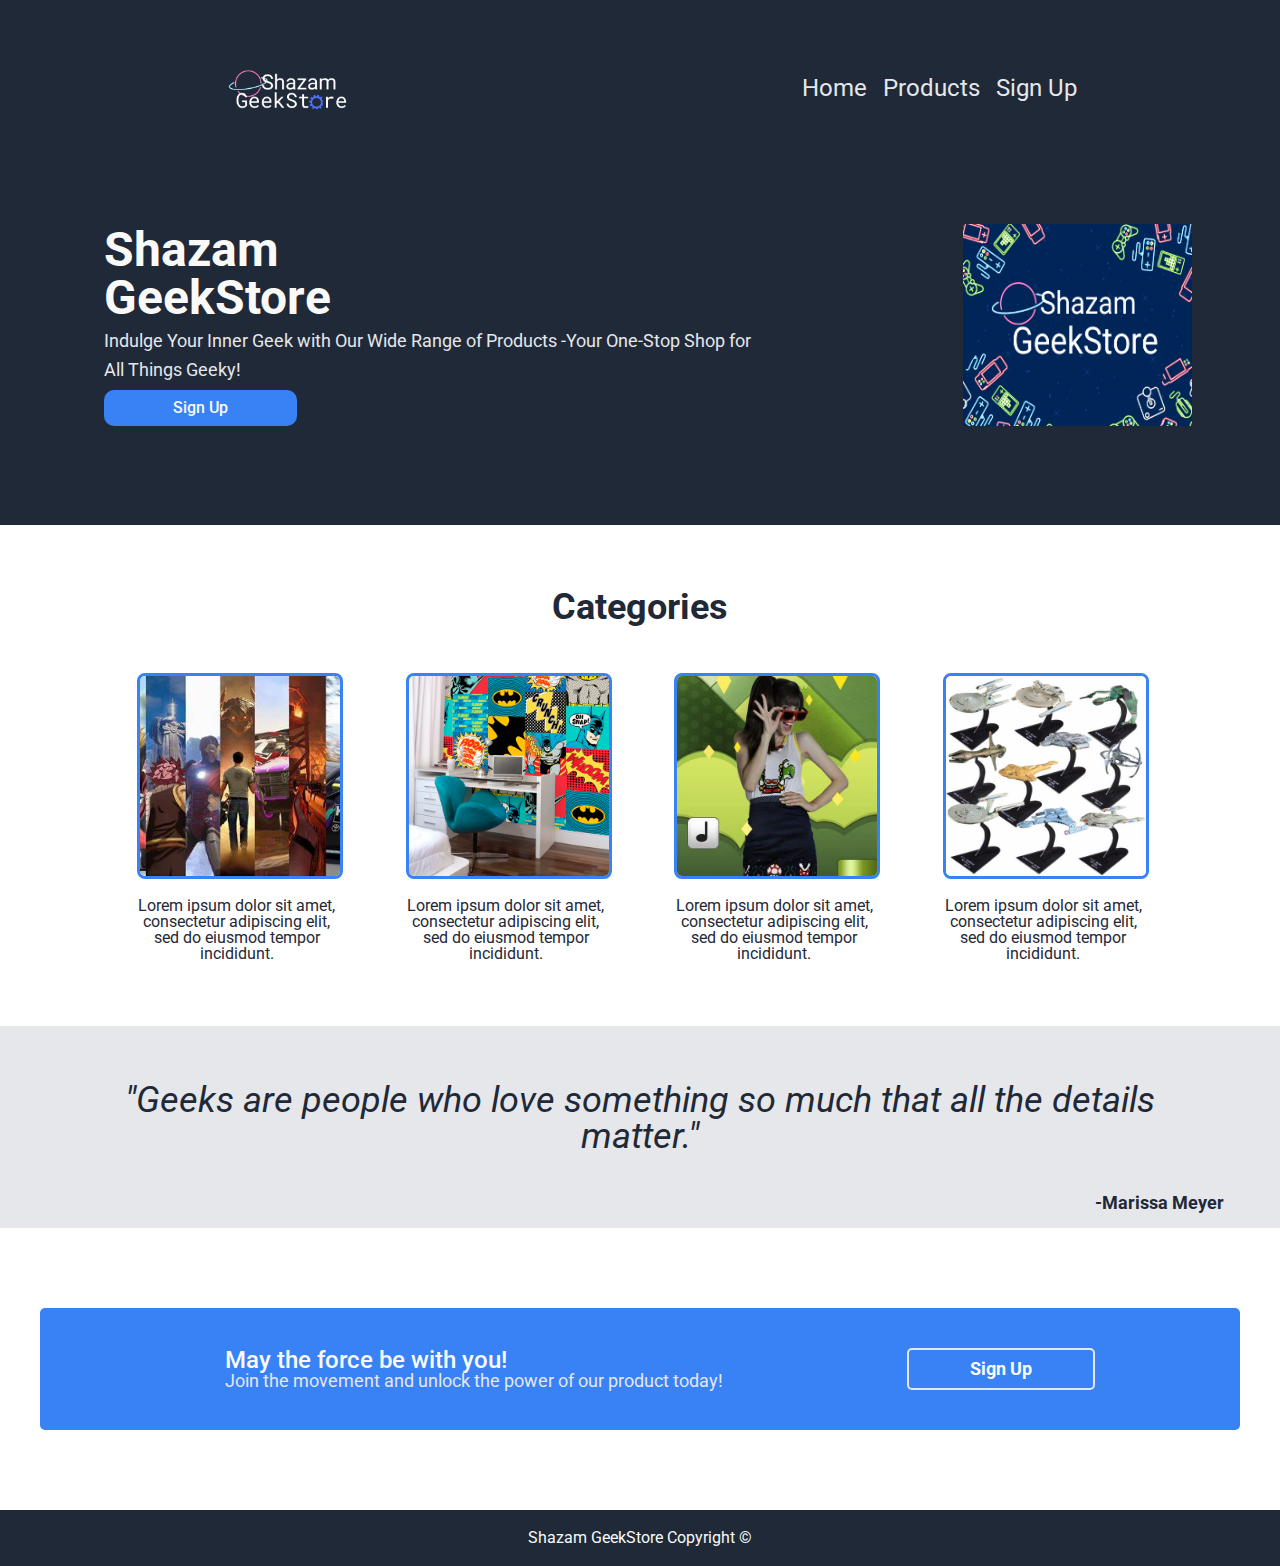
==== commit be6e075d: "html semantic  | responsiveness adjustments" ====
--- a/index.html
+++ b/index.html
@@ -26,7 +26,7 @@
         </nav>
     </header>
     <main>
-        <section class="banner-main">
+        <section id="banner" class="banner-main">
             <div class="title-section">
                 <h1> Shazam <br>GeekStore</h1>
                 <p>
@@ -45,6 +45,11 @@
             <div class="container">
                 <figure class="category">
                     <a href="./pages/products.html#games">
+                        <img 
+                            src="assets/img/games.jpeg" 
+                            alt="games bundle" 
+                            class="category-img"
+                        >
                         <figcaption id="games" class="img-wrapper">
                             <h3>Games</h3>
                         </figcaption>
@@ -56,6 +61,11 @@
                 </figure>
                 <figure class="category">
                     <a href="./pages/products.html#home">
+                        <img 
+                            src="assets/img/geekhome.jpeg" 
+                            alt="bedroom styled with batman wallpaper" 
+                            class="category-img"
+                        >
                         <figcaption id="home" class="img-wrapper">
                             <h3>Home</h3>
                         </figcaption>
@@ -67,6 +77,11 @@
                 </figure>
                 <figure class="category">
                     <a href="./pages/products.html#clothing">
+                        <img 
+                            src="assets/img/geekcloth.jpeg" 
+                            alt="model wearing mario themed clothes" 
+                            class="category-img"
+                        >
                         <figcaption id="clothing" class="img-wrapper">
                             <h3>Clothing</h3>
                         </figcaption>
@@ -78,6 +93,11 @@
                 </figure>
                 <figure class="category">
                     <a href="./pages/products.html#collectibles">
+                        <img 
+                            src="assets/img/geekcolec.jpg" 
+                            alt="star wars spaceships" 
+                            class="category-img"
+                        >
                         <figcaption id="collectibles" class="img-wrapper">
                             <h3>Collectibles</h3>
                         </figcaption>
@@ -106,9 +126,6 @@
         </section>
     </main>
     <footer>
-        <a href="#header" title="Back to top" class="back-top">
-            <div class="icon-container"></div>
-        </a>
         <p> Shazam GeekStore Copyright ©</p>
     </footer>
 </body>
--- a/assets/css/base.css
+++ b/assets/css/base.css
@@ -4,29 +4,31 @@
 @import url("./components/Footer/footer.css");
 
 :root{
-    --bkg-primary: #1F2937;
-    --bkg-secondary: #3882F6;
-    --bkg-light: #E5E7EB;
+    --background-primary: #1F2937;
+    --background-secondary: #3882F6;
+    --background-light: #E5E7EB;
+    --background-white: #ffffff;
     
     --text-primary: #F9FAF8;
     --text-secondary: #E5E7EB;
     --text-dark: #1F2937;
     --font: "Roboto";
 
-    --fs-lg: 48px;
-    --fs-md: 36px;
-    --fs-rg: 24px;
-    --fs-sm: 18px;
-    --fs-xs: 14px;
-    --wght-normal: 400;
-    --wght-bold: 500;
-    --wght-extra-bold: 700;
+    --size-lg: 48px;
+    --size-md: 36px;
+    --size-rg: 24px;
+    --size-sm: 18px;
+    --size-xs: 14px;
+    --weight-normal: 400;
+    --weight-bold: 500;
+    --weight-extra-bold: 700;
 }
 
 body{
     font-family: var(--font), sans-serif;
 }
+
 main{
-    min-height: 72vh;
+    min-height: calc(100vh - 675px);
     box-sizing: border-box;
 }--- a/assets/css/components/Banner/banner.css
+++ b/assets/css/components/Banner/banner.css
@@ -1,5 +1,5 @@
 .banner-main {
-    background-color: var(--bkg-primary);
+    background-color: var(--background-primary);
     display: flex;
     align-items: center;
     justify-content: space-around;
@@ -24,14 +24,14 @@
 }
 
 .title-section h1 {
-    font-size: var(--fs-lg);
-    font-weight: var(--wght-extra-bold);
+    font-size: var(--size-lg);
+    font-weight: var(--weight-extra-bold);
     color: var(--text-primary);
     padding-bottom: 5px;
 }
 
 .title-section p {
-    font-size: var(--fs--sm);
+    font-size: var(--size-sm);
     color: var(--text-secondary);
     line-height: 1.6;
     padding-bottom: 5px;
@@ -42,12 +42,12 @@
     text-decoration: none;
     text-align: center;
     width: 20%;
-    background-color: var(--bkg-secondary);
+    background-color: var(--background-secondary);
     padding: 10px 30px 10px 30px;
     color: var(--text-primary);
-    font-weight: var(--wght-bold);
+    font-weight: var(--weight-bold);
     border-radius: 10px;
-    border: var(--bkg-secondary);
+    border: var(--background-secondary);
 }
 
 .img-container {
@@ -81,6 +81,9 @@
     }
 
     .img-container{
+        display: none;
+    }
+    /* .img-container{
         position: absolute;
         top: 0;
         left: 0;
@@ -91,5 +94,5 @@
     
     .img-container img{
         height: 100%; 
-    }
+    } */
 }--- a/assets/css/components/Categories/categories.css
+++ b/assets/css/components/Categories/categories.css
@@ -1,6 +1,6 @@
 #categories {
     color: var(--text-dark);
-    background-color: white;
+    background-color: var(--background-white);
     padding-top: 4rem;
     padding-bottom: 4rem;
     padding-left: 2rem;
@@ -18,8 +18,8 @@
 }
 
 .categories-title {
-    font-size: var(--fs-md);
-    font-weight: var(--wght-extra-bold);
+    font-size: var(--size-md);
+    font-weight: var(--weight-extra-bold);
     text-align: center;
     margin-bottom: 3rem;
 }
@@ -27,49 +27,31 @@
 .category {
     max-width: 200px;
     text-align: center;
+    position: relative;
 }
 
 .category a {
     text-decoration: none;
 }
 
-.category .img-wrapper {
+.category .category-img {
     width: 200px;
     height: 200px;
-    display: flex;
-    justify-content: center;
-    align-items: center;
-    position: relative;
-    background-size: cover;
-    border: 3px solid var(--bkg-secondary);
+    object-fit: cover;
+    object-position: center;
+    border: 3px solid var(--background-secondary);
     border-radius: 8px;
     margin-bottom: 1rem;
 }
 
-#games.img-wrapper {
-    background-image: url("../../../img/games.jpeg");
-}
-
-#home.img-wrapper {
-    background-image: url("../../../img/geekhome.jpeg");
-}
-
-#clothing.img-wrapper {
-    background-image: url("../../../img/geekcloth.jpeg");
-}
-
-#collectibles.img-wrapper {
-    background-image: url("../../../img/geekcolec.jpg");
-}
-
-.category .img-wrapper::before {
+.category .img-wrapper {
     content: '';
     position: absolute;
     left: 0;
     top: 0;
-    width: 100%;
-    height: 100%;
-    background: var(--bkg-secondary);
+    width: 203px;
+    height: 203px;
+    background: var(--background-secondary);
     border-radius: 6px;
     opacity: 0;
     transition: opacity 0.4s;
@@ -77,26 +59,20 @@
 
 .category .img-wrapper h3 {
     color: var(--text-primary);
-    font-size: var(--fs-rg);
+    font-size: var(--size-rg);
     z-index: 2;
     opacity: 0;
+    left: 0;
+    right: 0;
+    top: 50%;
+    position: inherit;
     transition: opacity 0.8s;
 }
 
-.category .img-wrapper:hover::before {
+.category .img-wrapper:hover {
     opacity: 0.9;
 }
 
 .category .img-wrapper:hover h3 {
     opacity: 1;
 }
-
-.category .img-wrapper h2:hover {
-    opacity: 0.8;
-}
-
-.category img {
-    width: 200px;
-    border: 3px solid var(--bkg-secondary);
-    border-radius: 8px;
-}
--- a/assets/css/components/Quote/quote.css
+++ b/assets/css/components/Quote/quote.css
@@ -1,5 +1,5 @@
 #quote {
-    background-color: var(--bkg-light);
+    background-color: var(--background-light);
     width: 100%;
     color: var(--text-dark);
     padding: 1rem;
@@ -15,23 +15,23 @@
 blockquote p {
     text-align: center;
     font-style: italic;
-    font-size: var(--fs-md);
-    font-weight: var(--wght-normal);
+    font-size: var(--size-md);
+    font-weight: var(--weight-normal);
     padding: 2.5rem;
 }
 
 blockquote span {
-    font-size: var(--fs-sm);
-    font-weight: var(--wght-extra-bold);
+    font-size: var(--size-sm);
+    font-weight: var(--weight-extra-bold);
     padding: 1rem;
 }
 
 @media only screen and (max-width: 992px) {
     blockquote p {
-        font-size: var(--fs-rg);
+        font-size: var(--size-rg);
         padding: 2.5rem 0;
     }
     blockquote span {
-        font-size: var(--fs-xs);
+        font-size: var(--size-xs);
     }
 }
--- a/assets/css/components/Signup/signup.css
+++ b/assets/css/components/Signup/signup.css
@@ -4,7 +4,7 @@
     align-items: center;
     max-width: 1200px;
     margin: 5rem auto;
-    background-color: var(--bkg-secondary);
+    background-color: var(--background-secondary);
     border-radius: 5px;
 }
 
@@ -14,23 +14,23 @@
 
 .info-section p {
    color: var(--text-primary);
-   font-size: var(--fs-rg);
-   font-weight: var(--wght-bold);
+   font-size: var(--size-rg);
+   font-weight: var(--weight-bold);
 }
 
 .info-section span {
     color: var(--text-secondary);
-    font-size: var(--fs-sm);
-    font-weight: var(--wght-normal);
+    font-size: var(--size-sm);
+    font-weight: var(--weight-normal);
 }
 
 .button-signup{
-    background-color: var(--bkg-secondary);
-    border: 2px solid var(--bkg-light);
+    background-color: var(--background-secondary);
+    border: 2px solid var(--background-light);
     border-radius: 5px;
     color: var(--text-primary);
-    font-size: var(--fs-sm);
-    font-weight: var(--wght-extra-bold);
+    font-size: var(--size-sm);
+    font-weight: var(--weight-extra-bold);
     cursor: pointer;
     padding: 10px 20px;
     width: 9rem;
@@ -39,11 +39,11 @@
 }
 
 .button-signup:hover{
-    background-color: var(--bkg-primary);
+    background-color: var(--background-primary);
 }
 
 .button-signup:active{
-    background-color: var(--bkg-light);
+    background-color: var(--background-light);
     color: var(--text-dark);
 }
 
